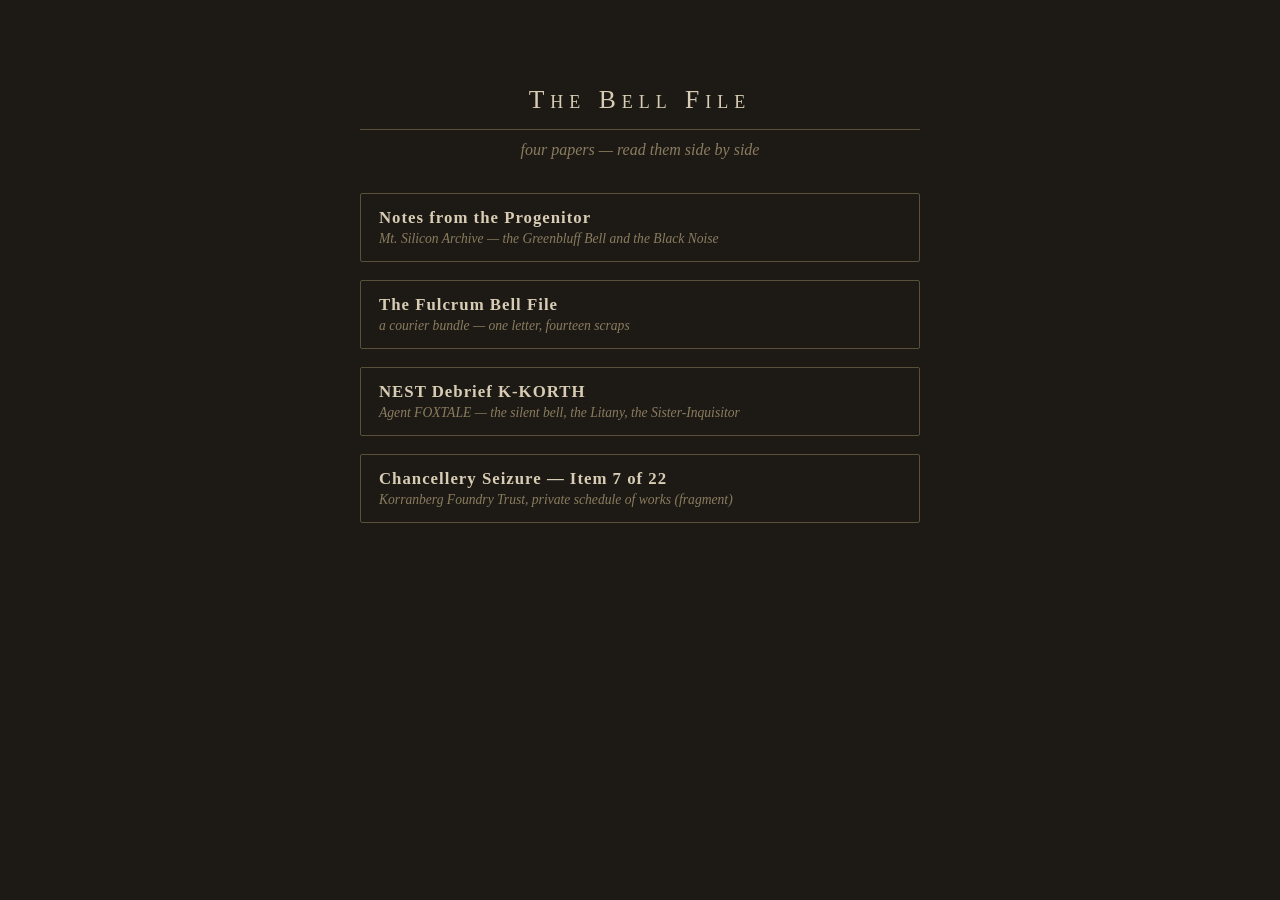
==== index.html @ d7c95e5b "SHARN campaign player handouts: the Bell File Co-Authored-By: Claude Fable 5 <noreply@anthropic.com>" ====
<!DOCTYPE html>
<html><head><meta charset="utf-8">
<meta name="viewport" content="width=device-width, initial-scale=1">
<title>SHARN — Handouts</title>
<style>
body{background:#1d1a16;color:#d8cdb4;font-family:Georgia,'Times New Roman',serif;
 display:flex;justify-content:center;padding:60px 16px}
main{max-width:560px;width:100%}
h1{font-variant:small-caps;letter-spacing:6px;font-weight:normal;font-size:1.6rem;
 text-align:center;border-bottom:1px solid #5a4f3a;padding-bottom:14px}
p.sub{text-align:center;font-style:italic;color:#8a7c5e;margin-top:-6px}
ul{list-style:none;padding:0;margin:34px 0}
li{margin:0 0 18px}
a{display:block;color:#d8cdb4;text-decoration:none;border:1px solid #5a4f3a;
 padding:14px 18px;border-radius:2px;transition:background .15s,border-color .15s}
a:hover{background:#2a251d;border-color:#8a7c5e}
a b{display:block;font-size:1.05rem;letter-spacing:1px}
a span{display:block;font-size:.85rem;color:#8a7c5e;font-style:italic;margin-top:3px}
</style>
</head>
<body><main>
<h1>The Bell File</h1>
<p class="sub">four papers — read them side by side</p>
<ul>
<li><a href="hells-bells-dossier.html"><b>Notes from the Progenitor</b><span>Mt. Silicon Archive — the Greenbluff Bell and the Black Noise</span></a></li>
<li><a href="fulcrum-bell-file.html"><b>The Fulcrum Bell File</b><span>a courier bundle — one letter, fourteen scraps</span></a></li>
<li><a href="foxtale-debrief.html"><b>NEST Debrief K-KORTH</b><span>Agent FOXTALE — the silent bell, the Litany, the Sister-Inquisitor</span></a></li>
<li><a href="caius-foundry-manifest.html"><b>Chancellery Seizure — Item 7 of 22</b><span>Korranberg Foundry Trust, private schedule of works (fragment)</span></a></li>
</ul>
</main></body></html>
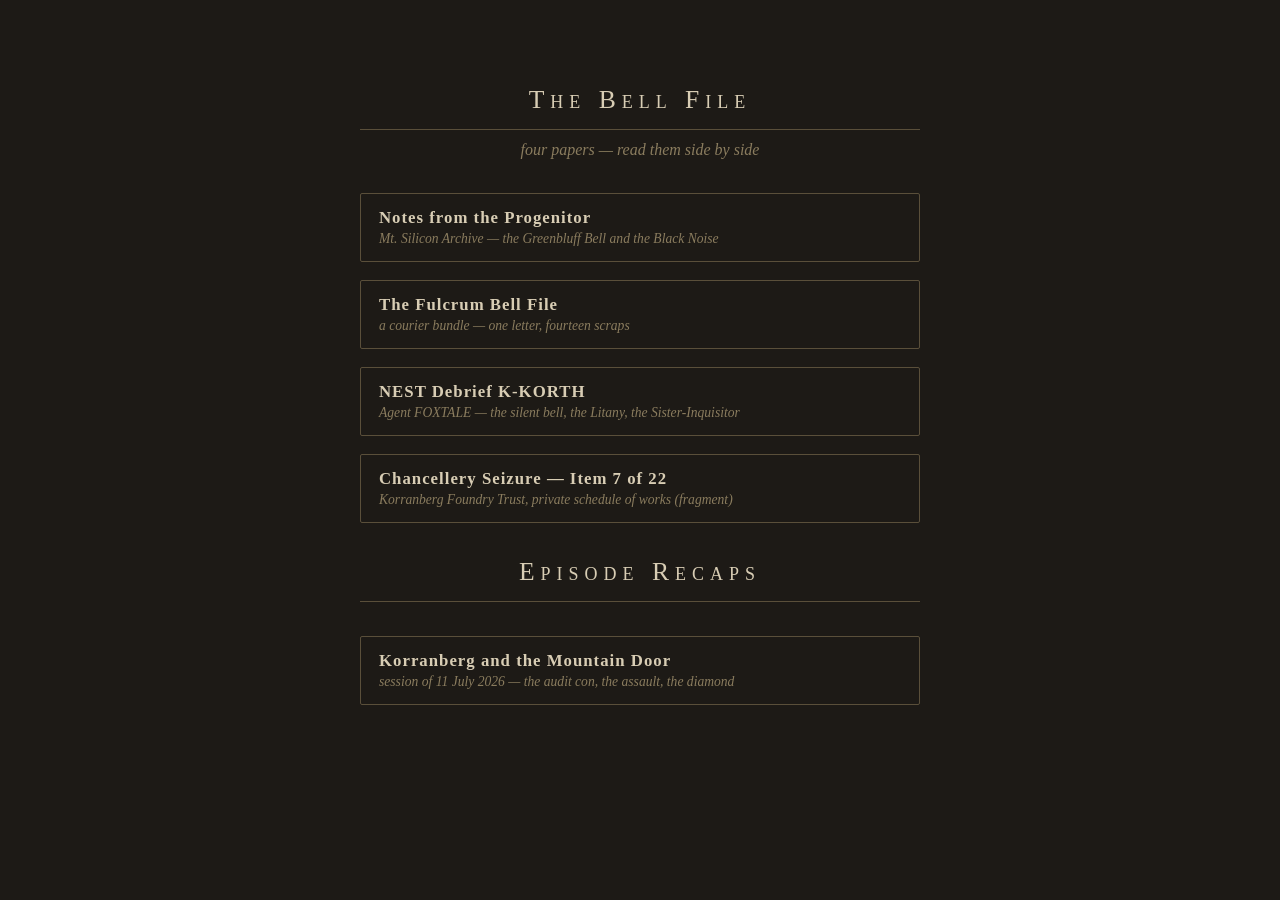
==== commit 2799b7be: "Add session recap: Korranberg and the Mountain Door (2026-07-11) Co-Authored-By: Claude Fable 5 <nor" ====
--- a/index.html
+++ b/index.html
@@ -27,4 +27,8 @@
 <li><a href="foxtale-debrief.html"><b>NEST Debrief K-KORTH</b><span>Agent FOXTALE — the silent bell, the Litany, the Sister-Inquisitor</span></a></li>
 <li><a href="caius-foundry-manifest.html"><b>Chancellery Seizure — Item 7 of 22</b><span>Korranberg Foundry Trust, private schedule of works (fragment)</span></a></li>
 </ul>
+<h1>Episode Recaps</h1>
+<ul>
+<li><a href="session-2026-07-11-recap.html"><b>Korranberg and the Mountain Door</b><span>session of 11 July 2026 — the audit con, the assault, the diamond</span></a></li>
+</ul>
 </main></body></html>
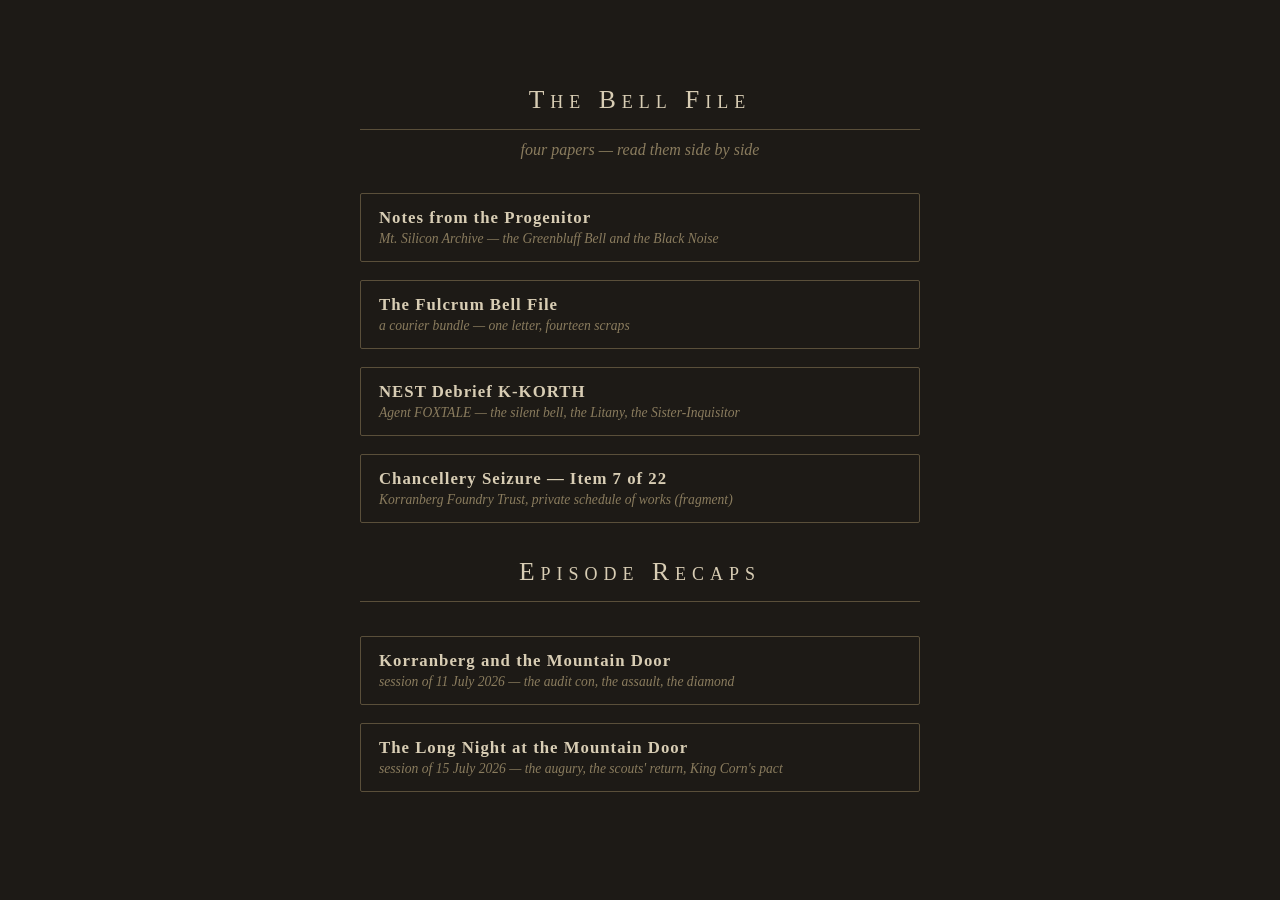
==== commit c3e9067f: "Add session recap: The Long Night at the Mountain Door (2026-07-15) Co-Authored-By: Claude Fable 5 <" ====
--- a/index.html
+++ b/index.html
@@ -30,5 +30,6 @@
 <h1>Episode Recaps</h1>
 <ul>
 <li><a href="session-2026-07-11-recap.html"><b>Korranberg and the Mountain Door</b><span>session of 11 July 2026 — the audit con, the assault, the diamond</span></a></li>
+<li><a href="session-2026-07-15-recap.html"><b>The Long Night at the Mountain Door</b><span>session of 15 July 2026 — the augury, the scouts' return, King Corn's pact</span></a></li>
 </ul>
 </main></body></html>
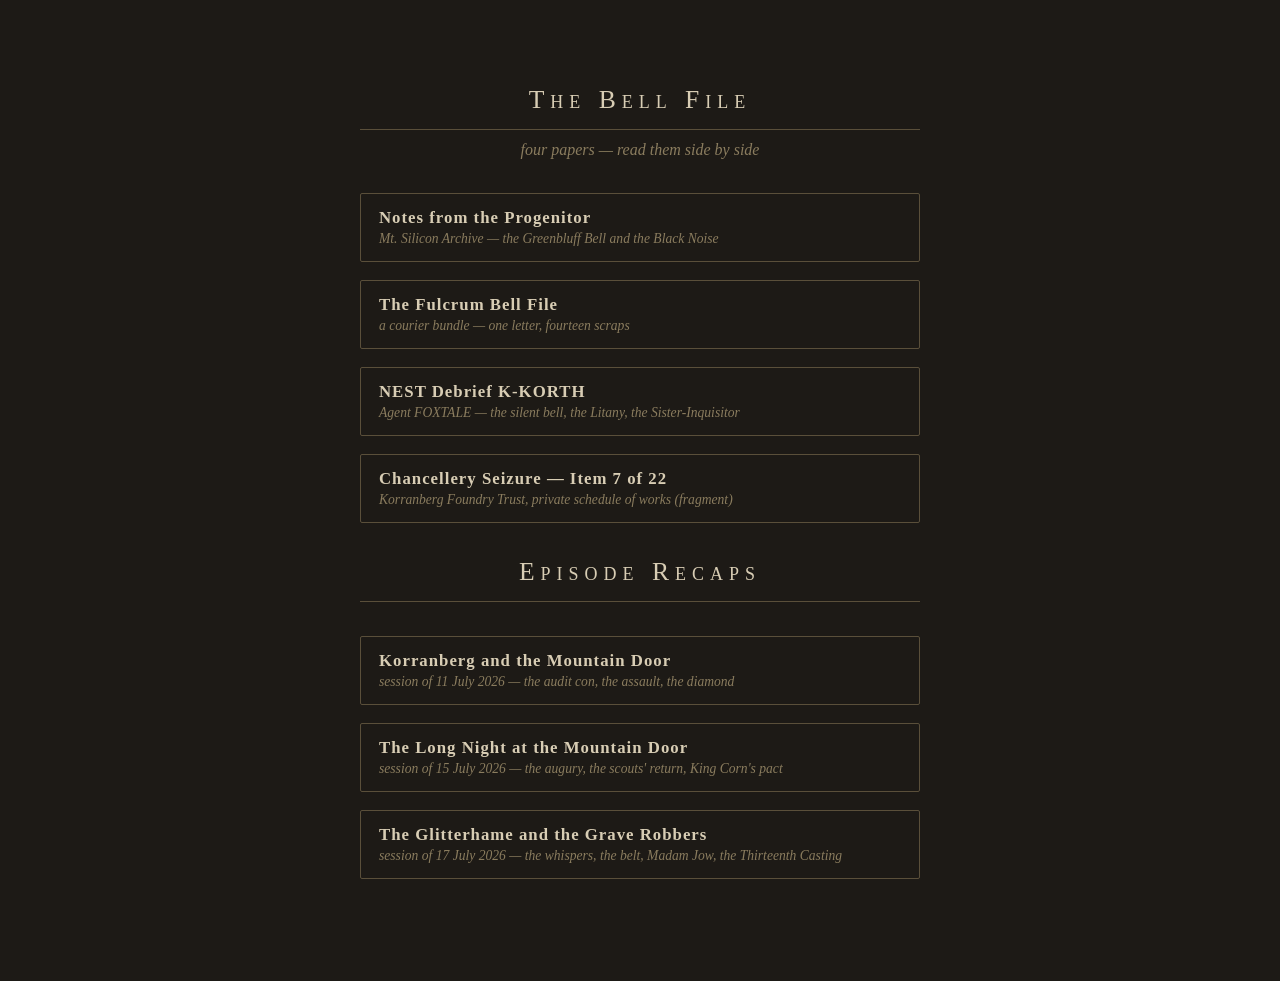
==== commit 0330a1a9: "Add session recap: The Glitterhame and the Grave Robbers (2026-07-17) Co-Authored-By: Claude Fable 5" ====
--- a/index.html
+++ b/index.html
@@ -31,5 +31,6 @@
 <ul>
 <li><a href="session-2026-07-11-recap.html"><b>Korranberg and the Mountain Door</b><span>session of 11 July 2026 — the audit con, the assault, the diamond</span></a></li>
 <li><a href="session-2026-07-15-recap.html"><b>The Long Night at the Mountain Door</b><span>session of 15 July 2026 — the augury, the scouts' return, King Corn's pact</span></a></li>
+<li><a href="session-2026-07-17-recap.html"><b>The Glitterhame and the Grave Robbers</b><span>session of 17 July 2026 — the whispers, the belt, Madam Jow, the Thirteenth Casting</span></a></li>
 </ul>
 </main></body></html>
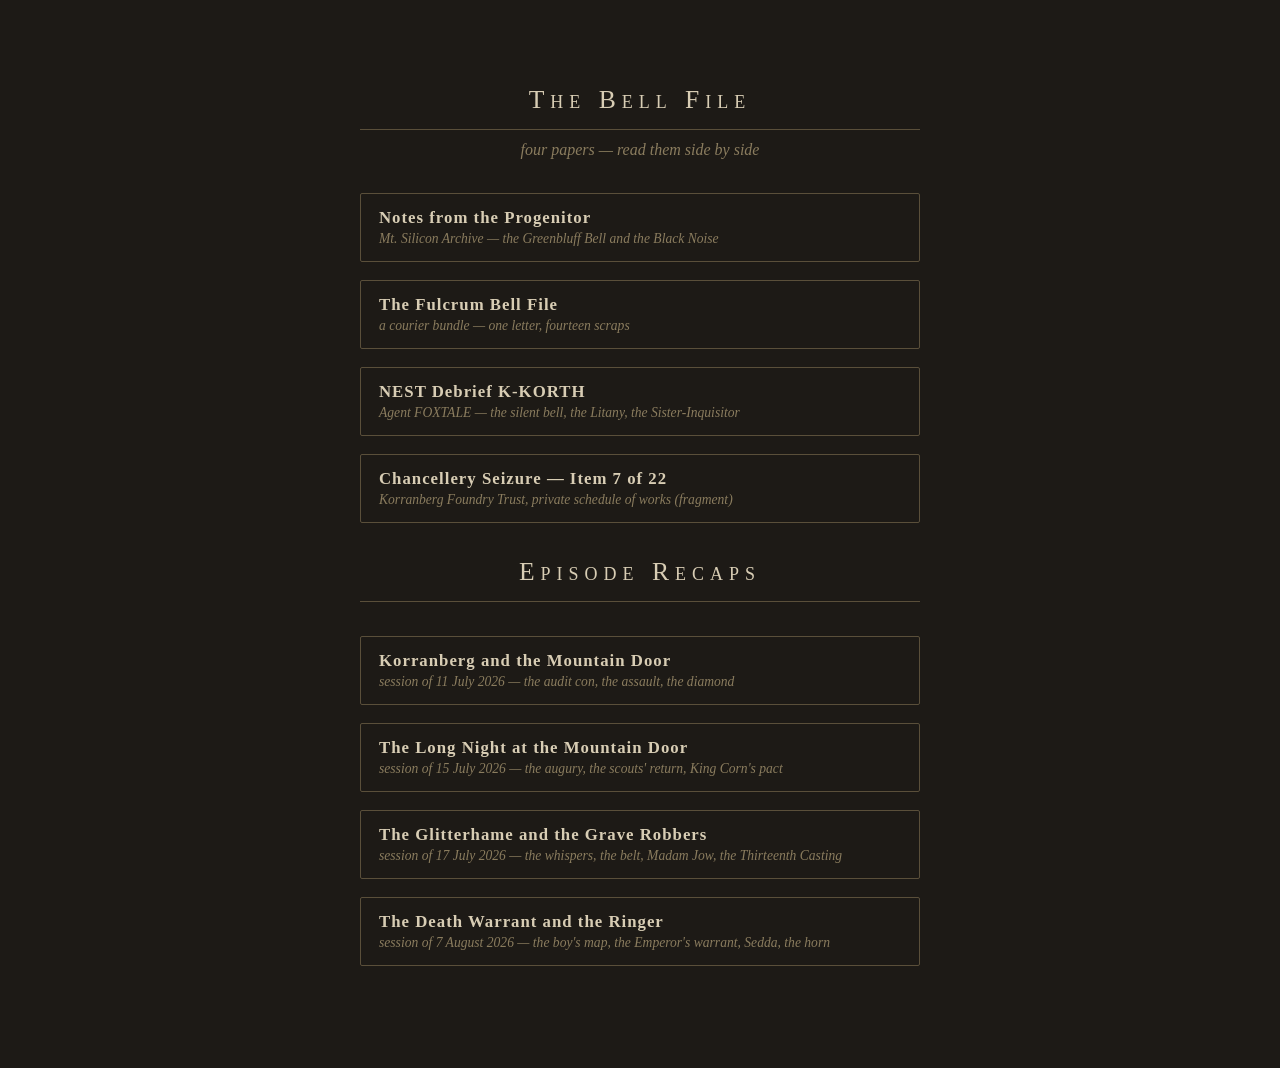
==== commit 2093b450: "Add session recap: The Death Warrant and the Ringer (2026-08-07) Co-Authored-By: Claude Opus 5 <nore" ====
--- a/index.html
+++ b/index.html
@@ -32,5 +32,6 @@
 <li><a href="session-2026-07-11-recap.html"><b>Korranberg and the Mountain Door</b><span>session of 11 July 2026 — the audit con, the assault, the diamond</span></a></li>
 <li><a href="session-2026-07-15-recap.html"><b>The Long Night at the Mountain Door</b><span>session of 15 July 2026 — the augury, the scouts' return, King Corn's pact</span></a></li>
 <li><a href="session-2026-07-17-recap.html"><b>The Glitterhame and the Grave Robbers</b><span>session of 17 July 2026 — the whispers, the belt, Madam Jow, the Thirteenth Casting</span></a></li>
+<li><a href="session-2026-08-07-recap.html"><b>The Death Warrant and the Ringer</b><span>session of 7 August 2026 — the boy's map, the Emperor's warrant, Sedda, the horn</span></a></li>
 </ul>
 </main></body></html>
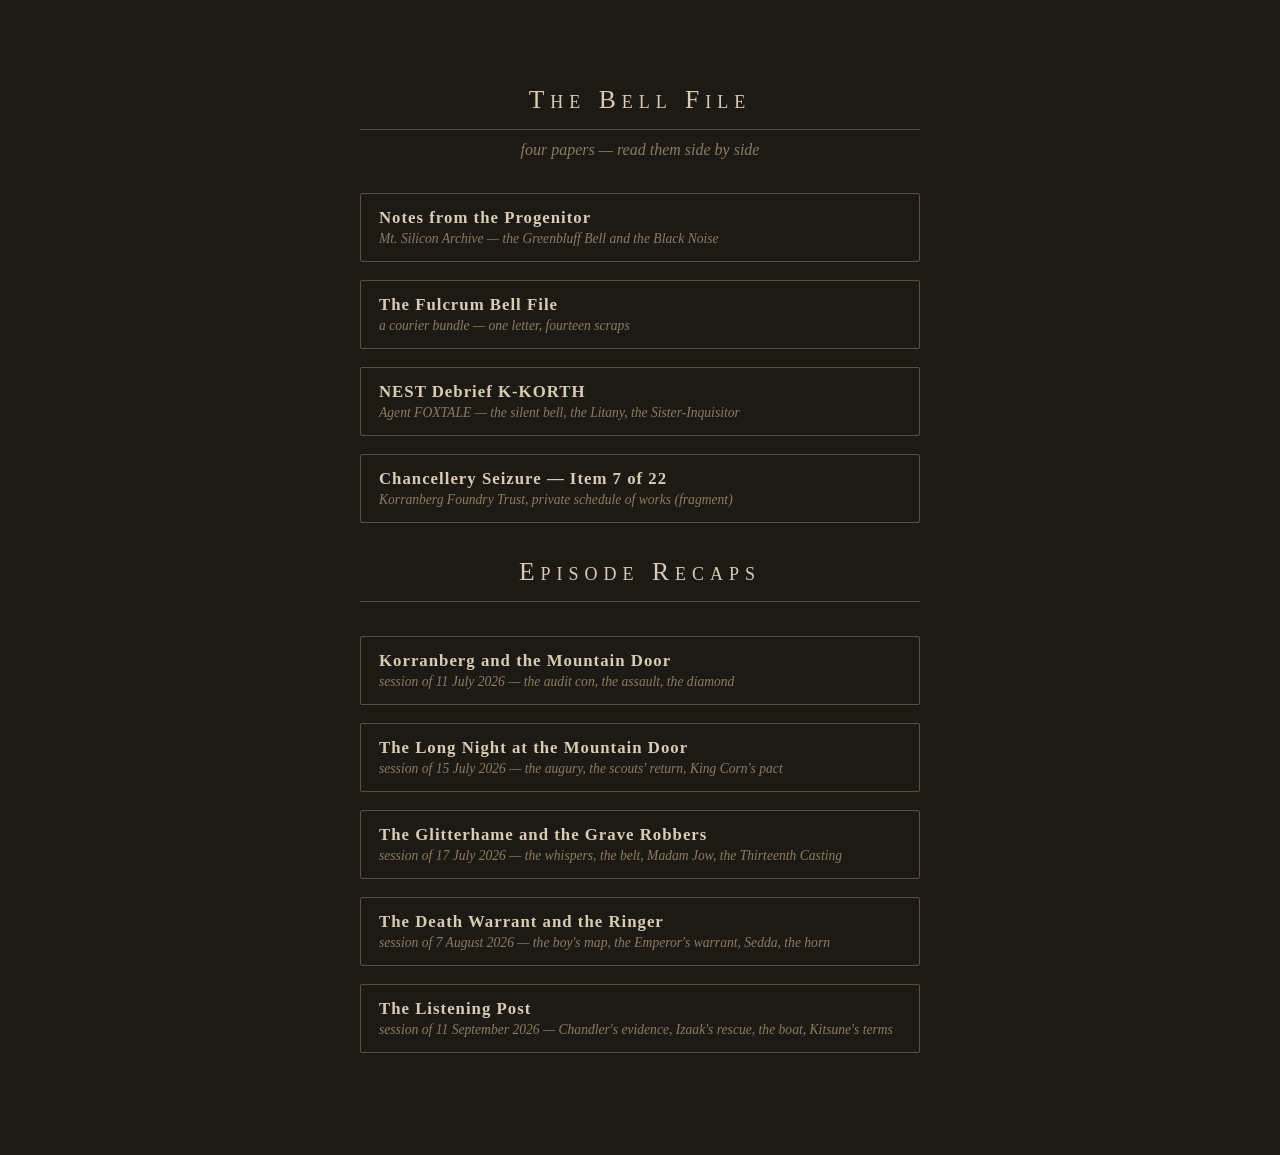
==== commit a579564b: "Add session recap: The Listening Post (2026-09-11) Co-Authored-By: Claude Opus 5 (1M context) <norep" ====
--- a/index.html
+++ b/index.html
@@ -33,5 +33,6 @@
 <li><a href="session-2026-07-15-recap.html"><b>The Long Night at the Mountain Door</b><span>session of 15 July 2026 — the augury, the scouts' return, King Corn's pact</span></a></li>
 <li><a href="session-2026-07-17-recap.html"><b>The Glitterhame and the Grave Robbers</b><span>session of 17 July 2026 — the whispers, the belt, Madam Jow, the Thirteenth Casting</span></a></li>
 <li><a href="session-2026-08-07-recap.html"><b>The Death Warrant and the Ringer</b><span>session of 7 August 2026 — the boy's map, the Emperor's warrant, Sedda, the horn</span></a></li>
+<li><a href="session-2026-09-11-recap.html"><b>The Listening Post</b><span>session of 11 September 2026 — Chandler's evidence, Izaak's rescue, the boat, Kitsune's terms</span></a></li>
 </ul>
 </main></body></html>
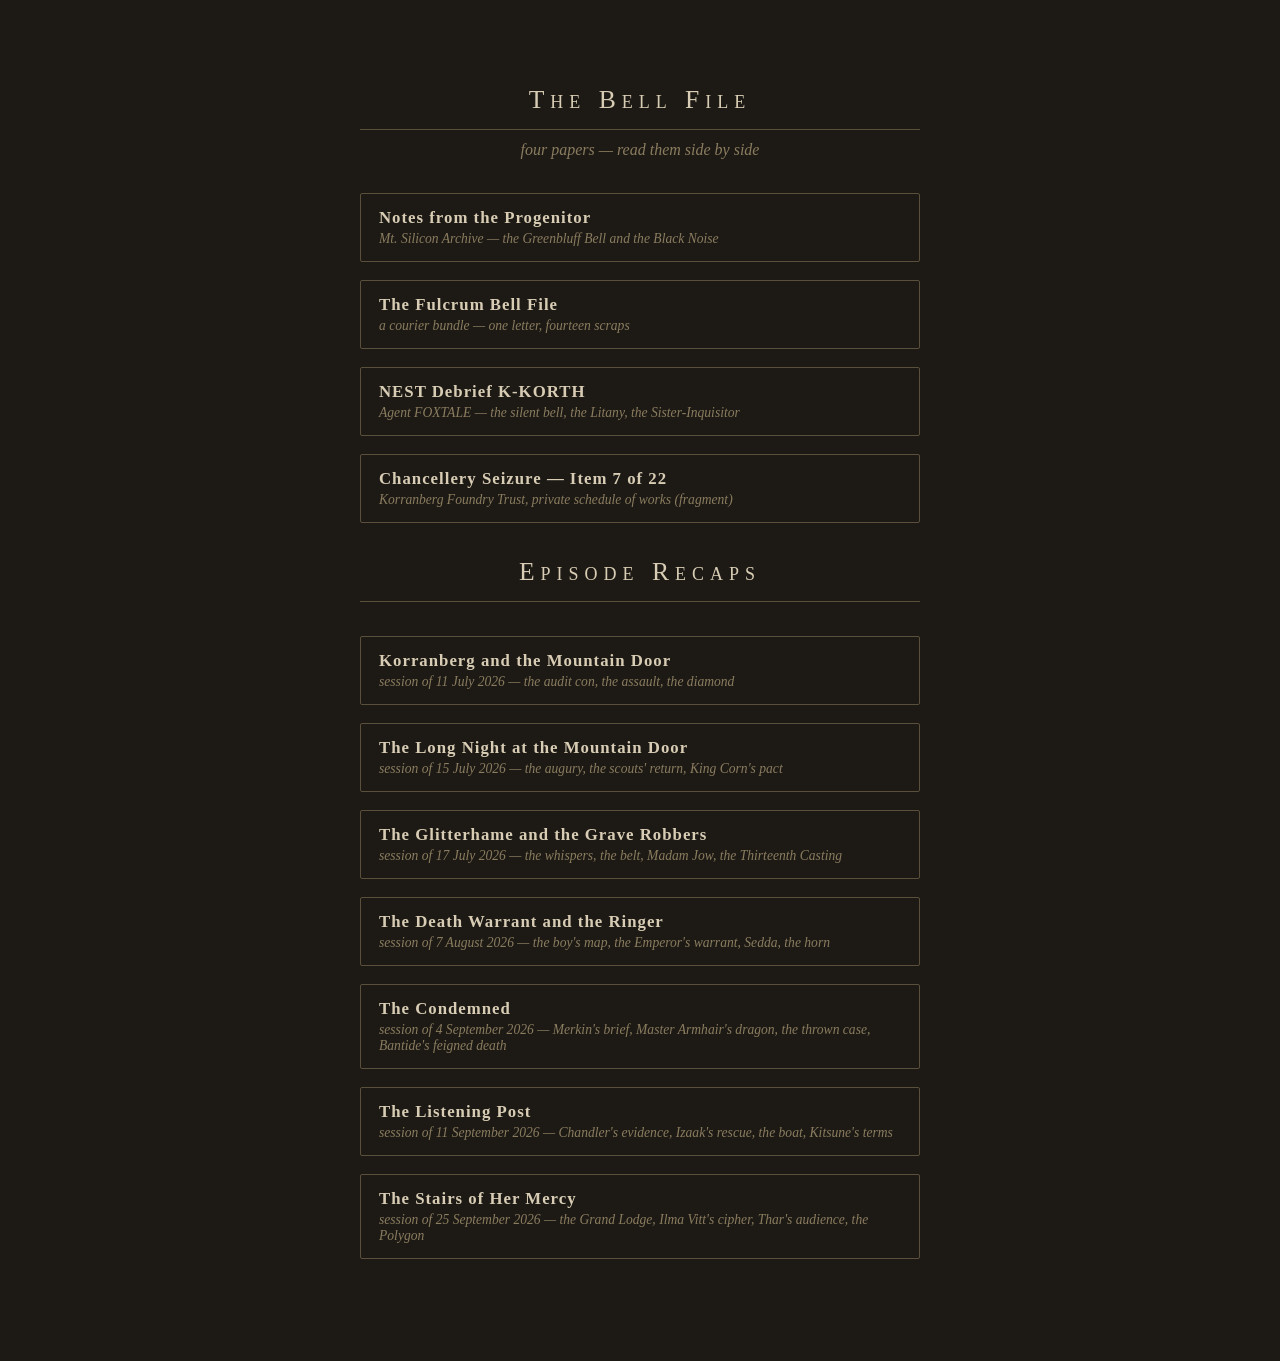
==== commit b166b61c: "Add session recap: The Stairs of Her Mercy (2026-09-25) Also publish the previously unpublished 2026" ====
--- a/index.html
+++ b/index.html
@@ -33,6 +33,8 @@
 <li><a href="session-2026-07-15-recap.html"><b>The Long Night at the Mountain Door</b><span>session of 15 July 2026 — the augury, the scouts' return, King Corn's pact</span></a></li>
 <li><a href="session-2026-07-17-recap.html"><b>The Glitterhame and the Grave Robbers</b><span>session of 17 July 2026 — the whispers, the belt, Madam Jow, the Thirteenth Casting</span></a></li>
 <li><a href="session-2026-08-07-recap.html"><b>The Death Warrant and the Ringer</b><span>session of 7 August 2026 — the boy's map, the Emperor's warrant, Sedda, the horn</span></a></li>
+<li><a href="session-2026-09-04-recap.html"><b>The Condemned</b><span>session of 4 September 2026 — Merkin's brief, Master Armhair's dragon, the thrown case, Bantide's feigned death</span></a></li>
 <li><a href="session-2026-09-11-recap.html"><b>The Listening Post</b><span>session of 11 September 2026 — Chandler's evidence, Izaak's rescue, the boat, Kitsune's terms</span></a></li>
+<li><a href="session-2026-09-25-recap.html"><b>The Stairs of Her Mercy</b><span>session of 25 September 2026 — the Grand Lodge, Ilma Vitt's cipher, Thar's audience, the Polygon</span></a></li>
 </ul>
 </main></body></html>
